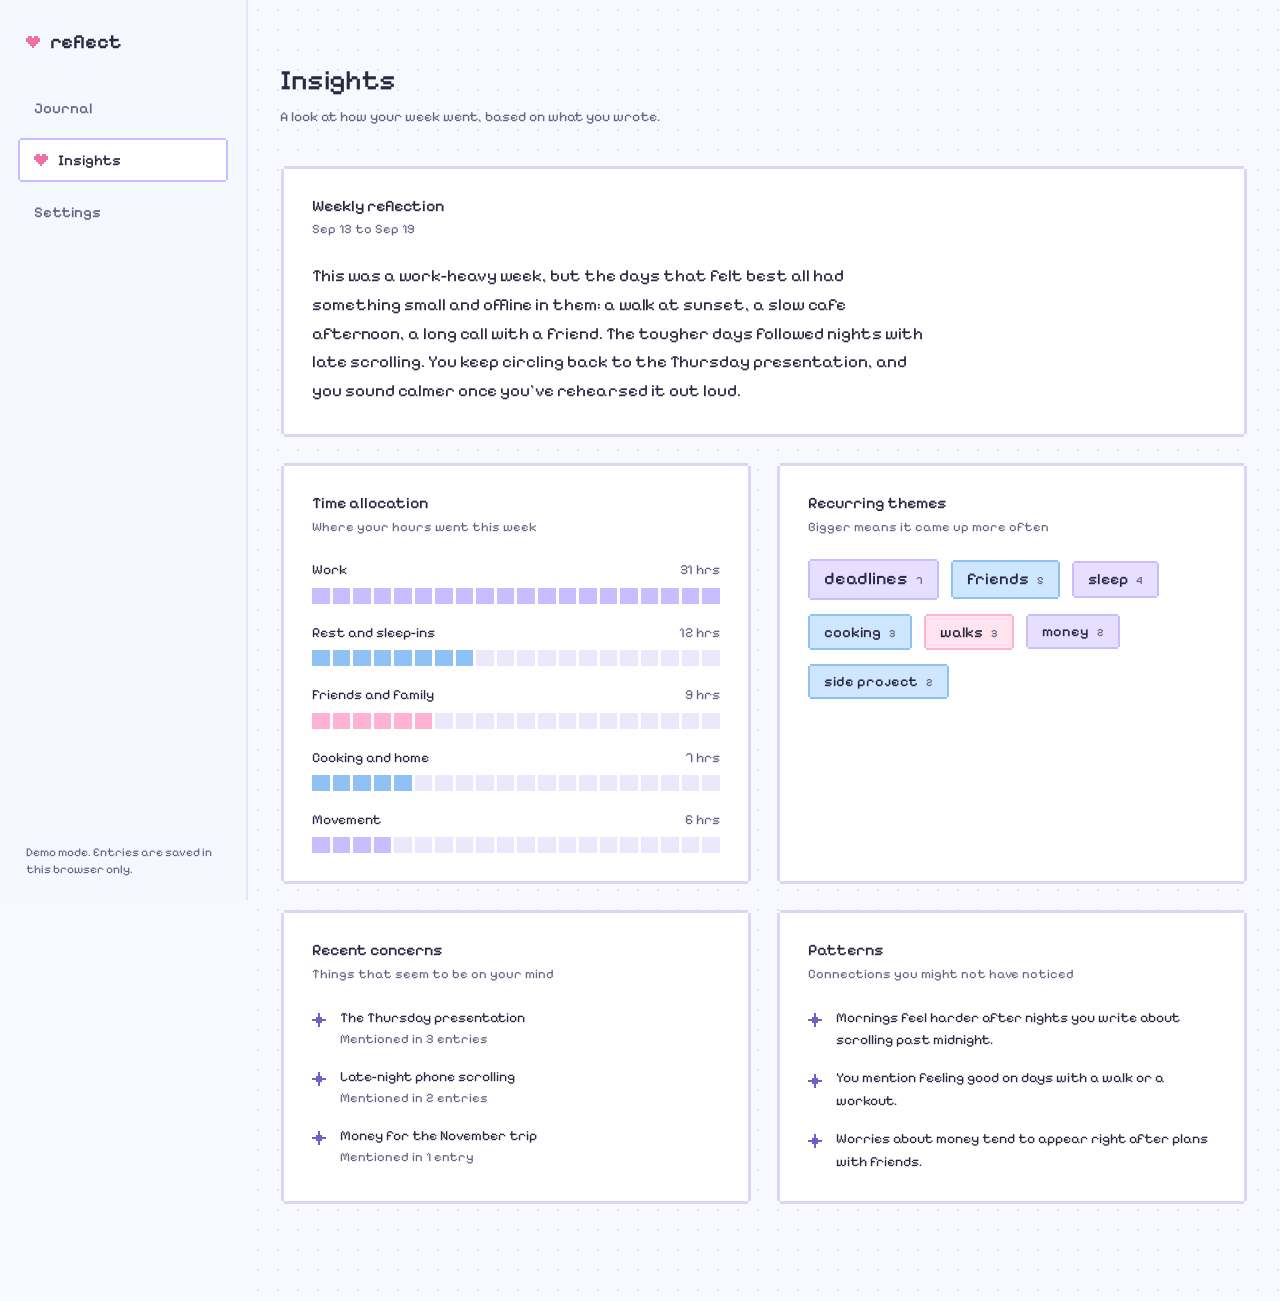
==== frontend/insights.html @ 87c06a35 "frontend and boilerplate" ====
<!DOCTYPE html>
<html lang="en">
<head>
  <meta charset="utf-8">
  <meta name="viewport" content="width=device-width, initial-scale=1">
  <title>Insights · reflect</title>
  <link rel="icon" type="image/svg+xml" href="favicon.svg">
  <link rel="stylesheet" href="css/styles.css">
</head>
<body data-page="insights">
  <div class="shell">
    <aside class="sidebar" id="sidebar"></aside>

    <main class="main">
      <div class="content wide">
        <div class="page-title">
          <h1>Insights</h1>
        </div>
        <p class="lede">A look at how your week went, based on what you wrote.</p>

        <!--
          PLACEHOLDER DASHBOARD.
          Every number and sentence here is mock data from js/mock-data.js.
          Later it will come from the FastAPI backend (LLM extraction + aggregation).
        -->
        <div class="insights-grid">
          <section class="pixel-box card span-2" aria-labelledby="reflection-heading">
            <h2 id="reflection-heading">Weekly reflection</h2>
            <p class="card-sub" id="week-label"></p>
            <p class="reflection-text" id="weekly-reflection"></p>
          </section>

          <section class="pixel-box card" aria-labelledby="time-heading">
            <h2 id="time-heading">Time allocation</h2>
            <p class="card-sub">Where your hours went this week</p>
            <div class="bars" id="time-bars"></div>
          </section>

          <section class="pixel-box card" aria-labelledby="themes-heading">
            <h2 id="themes-heading">Recurring themes</h2>
            <p class="card-sub">Bigger means it came up more often</p>
            <div class="theme-cloud" id="theme-cloud"></div>
          </section>

          <section class="pixel-box card" aria-labelledby="concerns-heading">
            <h2 id="concerns-heading">Recent concerns</h2>
            <p class="card-sub">Things that seem to be on your mind</p>
            <ul class="soft-list" id="concerns"></ul>
          </section>

          <section class="pixel-box card" aria-labelledby="patterns-heading">
            <h2 id="patterns-heading">Patterns</h2>
            <p class="card-sub">Connections you might not have noticed</p>
            <ul class="soft-list" id="patterns"></ul>
          </section>
        </div>
      </div>
    </main>
  </div>

  <script type="module" src="js/app.js"></script>
</body>
</html>
---- frontend/css/styles.css ----
/* ==========================================================================
   reflect: styles

   Calm, flat, Claude-like layout (sidebar, plain composer)
   with pixel y2k details (one pixel font throughout, notched pixel corners, pixel hearts and
   sparkles, segmented bars). Mostly white, baby blue and lavender, with only
   tiny touches of pink.

   Fonts are bundled in ../fonts, so there are no external requests.
   ========================================================================== */

@font-face {
  font-family: "Pixelify Sans";
  src: url("../fonts/pixelify-sans-latin-400-normal.woff2") format("woff2");
  font-weight: 400;
  font-style: normal;
  font-display: swap;
}
@font-face {
  font-family: "Pixelify Sans";
  src: url("../fonts/pixelify-sans-latin-500-normal.woff2") format("woff2");
  font-weight: 500;
  font-style: normal;
  font-display: swap;
}
@font-face {
  font-family: "Pixelify Sans";
  src: url("../fonts/pixelify-sans-latin-600-normal.woff2") format("woff2");
  font-weight: 600;
  font-style: normal;
  font-display: swap;
}

:root {
  /* Palette: white, baby blue, lavender, a little pink */
  --page: #f8f9ff;          /* main background: white with a breath of lavender */
  --white: #ffffff;
  --sidebar: #f5f9ff;       /* very light baby blue */
  --baby: #cfe6ff;
  --baby-deep: #8fc1f5;
  --lav: #e6dfff;
  --lav-mid: #c9bcff;
  --lav-deep: #6f5fc7;      /* readable on white */
  --pink: #ffb3d4;
  --pink-deep: #f06fa8;
  --ink: #2a2740;
  --ink-soft: #666385;
  --rose-text: #b02a63;

  --edge-soft: #dcd5f6;     /* quiet outline for cards */
  --edge-blue: #dbe9fa;     /* outline for the sidebar */

  /* Type: one pixel font for everything */
  --font-pixel: "Pixelify Sans", ui-monospace, "SF Mono", Menlo, monospace;

  /* Pixel-art sprites, drawn as masks so they take any color.
     Each is sized in multiples of --px so the pixels stay crisp. */
  --sparkle-mask: url("data:image/svg+xml,%3Csvg xmlns='http://www.w3.org/2000/svg' viewBox='0 0 7 7' shape-rendering='crispEdges'%3E%3Cpath d='M3 0h1v7h-1zM0 3h7v1h-7zM2 2h3v3h-3z'/%3E%3C/svg%3E");
  --heart-mask: url("data:image/svg+xml,%3Csvg xmlns='http://www.w3.org/2000/svg' viewBox='0 0 7 6' shape-rendering='crispEdges'%3E%3Cpath d='M1 0h2v1h-2zM4 0h2v1h-2zM0 1h7v2h-7zM1 3h5v1h-5zM2 4h3v1h-3zM3 5h1v1h-1z'/%3E%3C/svg%3E");
}

*,
*::before,
*::after {
  box-sizing: border-box;
  font-family: var(--font-pixel);
}

button,
input,
textarea,
select,
option {
  font: inherit;
}

html {
  -webkit-text-size-adjust: 100%;
}

body {
  margin: 0;
  min-height: 100vh;
  font-family: var(--font-pixel);
  font-size: 0.875rem;
  line-height: 1.6;
  color: var(--ink);
  background: var(--page);
}

h1,
h2,
h3 {
  margin: 0;
  font-family: var(--font-pixel);
  font-weight: 500;
  line-height: 1.15;
}

h1 {
  font-size: clamp(1.35rem, 3vw, 1.75rem);
}

h2 {
  font-size: 1rem;
  font-weight: 500;
}

p {
  margin: 0;
}

a {
  color: inherit;
}

ul {
  list-style: none;
  margin: 0;
  padding: 0;
}

[hidden] {
  display: none !important;
}

.sr-only {
  position: absolute;
  width: 1px;
  height: 1px;
  overflow: hidden;
  clip: rect(0 0 0 0);
  white-space: nowrap;
}

:focus-visible {
  outline: 3px solid var(--lav-deep);
  outline-offset: 4px;
}

/* --------------------------------------------------------------------------
   Pixel building blocks
   -------------------------------------------------------------------------- */

/* Notched pixel corners: four offset copies of the box make a 2px outline whose
   corners are cut out, like an old-school window. Set --edge / --edge-w to
   restyle. The outline sits outside the box, so leave a little room around it. */
.pixel-box {
  --edge: var(--edge-soft);
  --edge-w: 3px;
  margin: 4px;
  background: var(--white);
  box-shadow:
    0 calc(var(--edge-w) * -1) 0 0 var(--edge),
    0 var(--edge-w) 0 0 var(--edge),
    calc(var(--edge-w) * -1) 0 0 0 var(--edge),
    var(--edge-w) 0 0 0 var(--edge);
}

.sparkle,
.heart {
  --px: 2px;
  display: inline-block;
  flex: none;
  background: currentColor;
  -webkit-mask: center / contain no-repeat;
  mask: center / contain no-repeat;
}

.sparkle {
  width: calc(var(--px) * 7);
  height: calc(var(--px) * 7);
  -webkit-mask-image: var(--sparkle-mask);
  mask-image: var(--sparkle-mask);
}

.heart {
  width: calc(var(--px) * 7);
  height: calc(var(--px) * 6);
  color: var(--pink-deep);
  -webkit-mask-image: var(--heart-mask);
  mask-image: var(--heart-mask);
}

/* --------------------------------------------------------------------------
   App shell: sidebar + main column
   -------------------------------------------------------------------------- */
.shell {
  display: grid;
  grid-template-columns: 248px minmax(0, 1fr);
  min-height: 100vh;
}

.sidebar {
  position: sticky;
  top: 0;
  height: 100vh;
  display: flex;
  flex-direction: column;
  gap: 28px;
  padding: 26px 18px 22px;
  background: var(--sidebar);
  border-right: 2px solid var(--edge-blue);
}

.brand {
  display: inline-flex;
  align-items: center;
  gap: 10px;
  padding: 0 8px;
  font-family: var(--font-pixel);
  font-size: 1.25rem;
  font-weight: 600;
  text-decoration: none;
  color: var(--ink);
}

.nav {
  display: grid;
  gap: 8px;
}

.nav a {
  display: flex;
  align-items: center;
  gap: 10px;
  min-height: 40px;
  padding: 6px 14px;
  margin: 2px;
  font-family: var(--font-pixel);
  font-size: 0.9375rem;
  font-weight: 500;
  text-decoration: none;
  color: var(--ink-soft);
}

.nav a:hover {
  color: var(--ink);
  background: rgba(207, 230, 255, 0.45);
}

.nav a[aria-current="page"] {
  --edge: var(--lav-mid);
  color: var(--ink);
  background: var(--white);
  box-shadow:
    0 -2px 0 0 var(--edge),
    0 2px 0 0 var(--edge),
    -2px 0 0 0 var(--edge),
    2px 0 0 0 var(--edge);
}

.sidebar-note {
  margin-top: auto;
  padding: 0 8px;
  font-family: var(--font-pixel);
  font-size: 0.75rem;
  line-height: 1.4;
  color: var(--ink-soft);
}

.main {
  min-width: 0;
  /* faint dot grid, like graph paper in a journal */
  background-image: radial-gradient(#e6e1f8 1.2px, transparent 1.2px);
  background-size: 20px 20px;
}

.content {
  width: 100%;
  max-width: 760px;
  margin: 0 auto;
  padding: 64px 32px 96px;
}

.content.wide {
  max-width: 1040px;
}

/* --------------------------------------------------------------------------
   Journal: date heading + composer
   -------------------------------------------------------------------------- */
.date-block {
  display: flex;
  flex-wrap: wrap;
  align-items: center;
  gap: 8px 14px;
  margin-bottom: 28px;
}

.time-pill {
  display: inline-block;
  padding: 2px 12px;
  font-family: var(--font-pixel);
  font-size: 0.8125rem;
  font-weight: 500;
  color: var(--ink);
  background: var(--baby);
  --edge: var(--baby-deep);
  box-shadow:
    0 -2px 0 0 var(--edge),
    0 2px 0 0 var(--edge),
    -2px 0 0 0 var(--edge),
    2px 0 0 0 var(--edge);
  margin: 2px;
}

.composer {
  --edge: var(--lav-mid);
  transition: none;
}

.composer:focus-within {
  --edge: var(--lav-deep);
  --edge-w: 4px;
}

.composer textarea {
  display: block;
  width: 100%;
  min-height: 260px;
  padding: 26px 30px 8px;
  border: 0;
  background: transparent;
  color: var(--ink);
  font-family: var(--font-pixel);
  font-size: 1rem;
  line-height: 1.7;
  resize: vertical;
}

.composer textarea:focus {
  outline: none; /* the outline color change on .composer shows focus */
}

.composer textarea::placeholder {
  font-style: normal;
  color: #9a97b5;
}

.composer-footer {
  display: flex;
  align-items: center;
  flex-wrap: wrap;
  gap: 10px 16px;
  padding: 10px 20px 18px 30px;
}

.count {
  font-family: var(--font-pixel);
  font-size: 0.8125rem;
  color: var(--ink-soft);
}

.status {
  flex: 1;
  min-width: 0;
  font-family: var(--font-pixel);
  font-size: 0.8125rem;
  color: var(--lav-deep);
}

.status.error {
  color: var(--rose-text);
}

/* --------------------------------------------------------------------------
   Buttons: pixel-notched, with a hard shadow on the main action
   -------------------------------------------------------------------------- */
.btn {
  --edge: var(--ink);
  display: inline-flex;
  align-items: center;
  justify-content: center;
  gap: 10px;
  min-height: 42px;
  margin: 2px;
  padding: 6px 22px;
  border: 0;
  font-family: var(--font-pixel);
  font-size: 0.9375rem;
  font-weight: 500;
  line-height: 1.2;
  text-decoration: none;
  color: var(--ink);
  background: var(--white);
  box-shadow:
    0 -2px 0 0 var(--edge),
    0 2px 0 0 var(--edge),
    -2px 0 0 0 var(--edge),
    2px 0 0 0 var(--edge);
  cursor: pointer;
}

.btn:hover {
  background: var(--lav);
}

.btn[disabled] {
  cursor: not-allowed;
  color: #8e8ba8;
  background: #f0eefb;
  --edge: #c9c6df;
  box-shadow:
    0 -2px 0 0 var(--edge),
    0 2px 0 0 var(--edge),
    -2px 0 0 0 var(--edge),
    2px 0 0 0 var(--edge);
}

.btn-primary {
  background: var(--lav-mid);
  box-shadow:
    0 -2px 0 0 var(--edge),
    0 2px 0 0 var(--edge),
    -2px 0 0 0 var(--edge),
    2px 0 0 0 var(--edge),
    5px 6px 0 0 var(--baby-deep);
}

.btn-primary:hover {
  background: #d6cbff;
}

.btn-primary:active {
  transform: translate(3px, 3px);
  box-shadow:
    0 -2px 0 0 var(--edge),
    0 2px 0 0 var(--edge),
    -2px 0 0 0 var(--edge),
    2px 0 0 0 var(--edge),
    2px 3px 0 0 var(--baby-deep);
}

.btn-primary[disabled] {
  background: #f0eefb;
  transform: none;
}

.btn-primary .heart {
  --px: 2px;
  color: var(--pink-deep);
}

.btn-primary[disabled] .heart {
  color: #c9c6df;
}

.btn-danger {
  color: var(--rose-text);
}

.back-link {
  display: inline-flex;
  align-items: center;
  gap: 10px;
  margin: 2px 2px 28px;
  padding: 4px 14px 4px 10px;
  font-family: var(--font-pixel);
  font-size: 0.875rem;
  text-decoration: none;
  color: var(--ink-soft);
}

.back-link::before {
  content: "";
  width: 8px;
  height: 8px;
  border-left: 2px solid currentColor;
  border-bottom: 2px solid currentColor;
  transform: rotate(45deg);
  margin-left: 4px;
}

.back-link:hover {
  color: var(--ink);
  background: var(--lav);
}

/* --------------------------------------------------------------------------
   Recent entries
   -------------------------------------------------------------------------- */
.recent {
  margin-top: 64px;
}

.recent-head {
  display: flex;
  align-items: baseline;
  justify-content: space-between;
  gap: 16px;
  margin-bottom: 18px;
}

.entry-list {
  display: grid;
  gap: 14px;
}

.entry-card {
  display: grid;
  grid-template-columns: auto minmax(0, 1fr);
  gap: 20px;
  align-items: center;
  padding: 16px 20px 16px 16px;
  text-decoration: none;
  color: inherit;
}

.entry-card:hover {
  --edge: var(--lav-mid);
}

/* Little calendar sticker: month on top, day number below, in the pixel font */
.date-sticker {
  --edge: var(--baby-deep);
  display: flex;
  flex-direction: column;
  align-items: center;
  justify-content: center;
  width: 64px;
  height: 68px;
  margin: 2px;
  font-family: var(--font-pixel);
  line-height: 1;
  color: var(--ink);
  background: var(--baby);
  box-shadow:
    0 -2px 0 0 var(--edge),
    0 2px 0 0 var(--edge),
    -2px 0 0 0 var(--edge),
    2px 0 0 0 var(--edge);
}

.date-sticker .month {
  font-size: 0.75rem;
  color: var(--ink-soft);
}

.date-sticker .day {
  margin-top: 4px;
  font-size: 1.5rem;
  font-weight: 600;
}

.entry-card .meta {
  font-family: var(--font-pixel);
  font-size: 0.8125rem;
  color: var(--ink-soft);
}

.entry-card .preview {
  display: -webkit-box;
  -webkit-line-clamp: 2;
  -webkit-box-orient: vertical;
  overflow: hidden;
  margin-top: 2px;
  font-size: 0.9375rem;
  line-height: 1.5;
}

.more-row {
  display: flex;
  justify-content: center;
  margin-top: 22px;
}

.empty {
  padding: 30px 24px;
  text-align: center;
  color: var(--ink-soft);
  background: var(--white);
  border: 2px dashed var(--lav-mid);
}

.empty.error {
  color: var(--rose-text);
  border-color: #e7a3bf;
}

/* --------------------------------------------------------------------------
   Entry page
   -------------------------------------------------------------------------- */
.entry-header {
  margin-bottom: 26px;
}

.entry-header h1 {
  margin-bottom: 12px;
}

.entry-paper {
  --edge: var(--edge-soft);
}

.entry-body {
  padding: 28px 32px;
  font-size: 1rem;
  line-height: 1.75;
  white-space: pre-wrap;       /* keeps the line breaks you typed */
  overflow-wrap: anywhere;
}

.entry-paper textarea {
  display: block;
  width: 100%;
  min-height: 260px;
  padding: 26px 30px 8px;
  border: 0;
  background: transparent;
  color: var(--ink);
  font-family: var(--font-pixel);
  font-size: 1rem;
  line-height: 1.7;
  resize: vertical;
}

.entry-paper textarea:focus {
  outline: none;
}

.entry-paper:focus-within {
  --edge: var(--lav-deep);
  --edge-w: 4px;
}

.entry-actions {
  display: flex;
  flex-wrap: wrap;
  gap: 12px;
  margin-left: auto;
}

/* --------------------------------------------------------------------------
   Settings placeholder + sticker note
   -------------------------------------------------------------------------- */
.page-title {
  display: flex;
  align-items: center;
  gap: 14px;
}

.page-title .sparkle {
  --px: 3px;
  color: var(--lav-deep);
}

.lede {
  margin-top: 10px;
  color: var(--ink-soft);
}

.placeholder-card {
  margin-top: 36px;
  padding: 44px 32px;
  text-align: center;
}

.placeholder-card .sparkle {
  --px: 4px;
  color: var(--lav-deep);
  margin-bottom: 14px;
}

.placeholder-card p {
  max-width: 42ch;
  margin: 10px auto 26px;
  color: var(--ink-soft);
}

.sticker-note {
  --edge: var(--baby-deep);
  display: inline-flex;
  align-items: center;
  gap: 10px;
  margin: 18px 2px 0;
  padding: 4px 14px;
  font-family: var(--font-pixel);
  font-size: 0.8125rem;
  color: var(--ink);
  background: var(--baby);
  box-shadow:
    0 -2px 0 0 var(--edge),
    0 2px 0 0 var(--edge),
    -2px 0 0 0 var(--edge),
    2px 0 0 0 var(--edge);
}

.sticker-note .heart {
  --px: 2px;
}

/* --------------------------------------------------------------------------
   Insights dashboard (placeholder visuals)
   -------------------------------------------------------------------------- */
.insights-grid {
  display: grid;
  grid-template-columns: repeat(2, minmax(0, 1fr));
  gap: 24px;
  margin-top: 36px;
}

.card {
  padding: 28px;
}

.card.span-2 {
  grid-column: 1 / -1;
}

.card h2 {
  margin-bottom: 4px;
}

.card-sub {
  margin-bottom: 22px;
  font-family: var(--font-pixel);
  font-size: 0.8125rem;
  color: var(--ink-soft);
}

.reflection-text {
  max-width: 62ch;
  font-size: 1.0625rem;
  line-height: 1.7;
}

/* Time allocation: segmented pixel bars, like a loading bar */
.bars {
  display: grid;
  gap: 18px;
}

.bar-label {
  display: flex;
  justify-content: space-between;
  margin-bottom: 6px;
  font-family: var(--font-pixel);
  font-size: 0.875rem;
}

.bar-label span:last-child {
  color: var(--ink-soft);
}

.segments {
  display: flex;
  gap: 3px;
}

.segments i {
  flex: 1;
  height: 16px;
  background: #ece8fb;
}

.segments i.on.tone-lilac { background: var(--lav-mid); }
.segments i.on.tone-sky { background: var(--baby-deep); }
.segments i.on.tone-pink { background: var(--pink); }

/* Recurring themes: pixel stickers sized by how often they show up */
.theme-cloud {
  display: flex;
  flex-wrap: wrap;
  align-items: center;
  gap: 14px 12px;
}

.theme-chip {
  display: inline-flex;
  align-items: baseline;
  gap: 8px;
  margin: 2px;
  padding: 4px 14px;
  font-family: var(--font-pixel);
  font-weight: 500;
  color: var(--ink);
  box-shadow:
    0 -2px 0 0 var(--edge),
    0 2px 0 0 var(--edge),
    -2px 0 0 0 var(--edge),
    2px 0 0 0 var(--edge);
}

.theme-chip small {
  font-size: 0.6875rem;
  color: var(--ink-soft);
}

.theme-chip.tone-lilac { --edge: var(--lav-mid); background: var(--lav); }
.theme-chip.tone-sky { --edge: var(--baby-deep); background: var(--baby); }
.theme-chip.tone-pink { --edge: var(--pink); background: #ffe3ef; }

/* Concerns + patterns lists */
.soft-list {
  display: grid;
  gap: 16px;
}

.soft-list li {
  display: grid;
  grid-template-columns: auto minmax(0, 1fr);
  gap: 14px;
  align-items: start;
}

.soft-list .sparkle {
  --px: 2px;
  margin-top: 0.45em;
  color: var(--lav-deep);
}

.soft-list .note {
  display: block;
  font-family: var(--font-pixel);
  font-size: 0.8125rem;
  color: var(--ink-soft);
}

/* --------------------------------------------------------------------------
   Responsive
   -------------------------------------------------------------------------- */
@media (max-width: 860px) {
  .insights-grid {
    grid-template-columns: minmax(0, 1fr);
  }
}

@media (max-width: 760px) {
  /* Phone: brand at the top, nav becomes a tab bar pinned to the bottom */
  .shell {
    grid-template-columns: minmax(0, 1fr);
  }

  .sidebar {
    position: static;
    height: auto;
    flex-direction: row;
    padding: 16px 20px;
    gap: 0;
    border-right: 0;
    border-bottom: 2px solid var(--edge-blue);
  }

  .sidebar-note {
    display: none;
  }

  .nav {
    position: fixed;
    left: 12px;
    right: 12px;
    bottom: 14px;
    z-index: 20;
    grid-auto-flow: column;
    grid-auto-columns: 1fr;
    gap: 4px;
    padding: 6px;
    margin: 2px;
    background: var(--white);
    box-shadow:
      0 -2px 0 0 var(--lav-mid),
      0 2px 0 0 var(--lav-mid),
      -2px 0 0 0 var(--lav-mid),
      2px 0 0 0 var(--lav-mid);
  }

  .nav a {
    justify-content: center;
    padding: 6px 8px;
    font-size: 0.875rem;
  }

  .content {
    padding: 32px 18px 120px;
  }

  .composer textarea,
  .entry-paper textarea {
    min-height: 240px;
    padding: 20px 20px 8px;
    font-size: 0.9375rem;
  }

  .composer-footer {
    padding: 10px 16px 16px 20px;
  }

  .entry-body {
    padding: 20px;
    font-size: 0.9375rem;
  }

  .card {
    padding: 22px;
  }

  .entry-card {
    gap: 14px;
  }
}

@media (prefers-reduced-motion: reduce) {
  * {
    transition: none !important;
  }
}
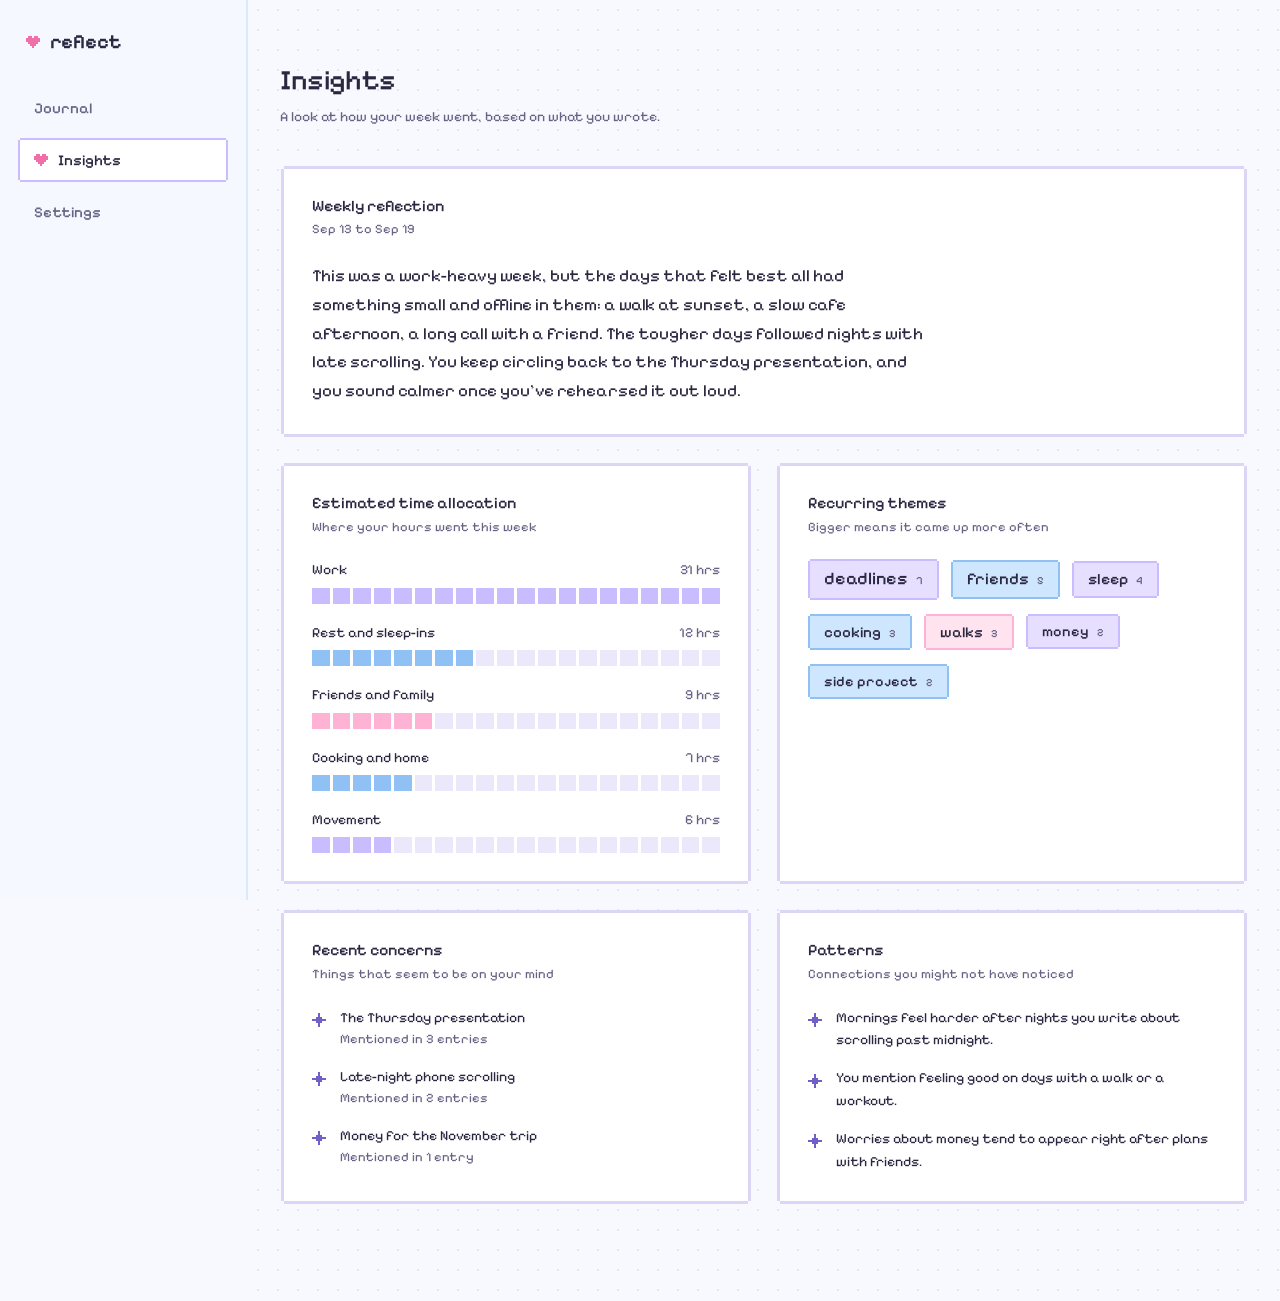
==== commit 6be084b5: "writing journal works" ====
--- a/frontend/insights.html
+++ b/frontend/insights.html
@@ -31,7 +31,7 @@
           </section>
 
           <section class="pixel-box card" aria-labelledby="time-heading">
-            <h2 id="time-heading">Time allocation</h2>
+            <h2 id="time-heading">Estimated time allocation</h2>
             <p class="card-sub">Where your hours went this week</p>
             <div class="bars" id="time-bars"></div>
           </section>
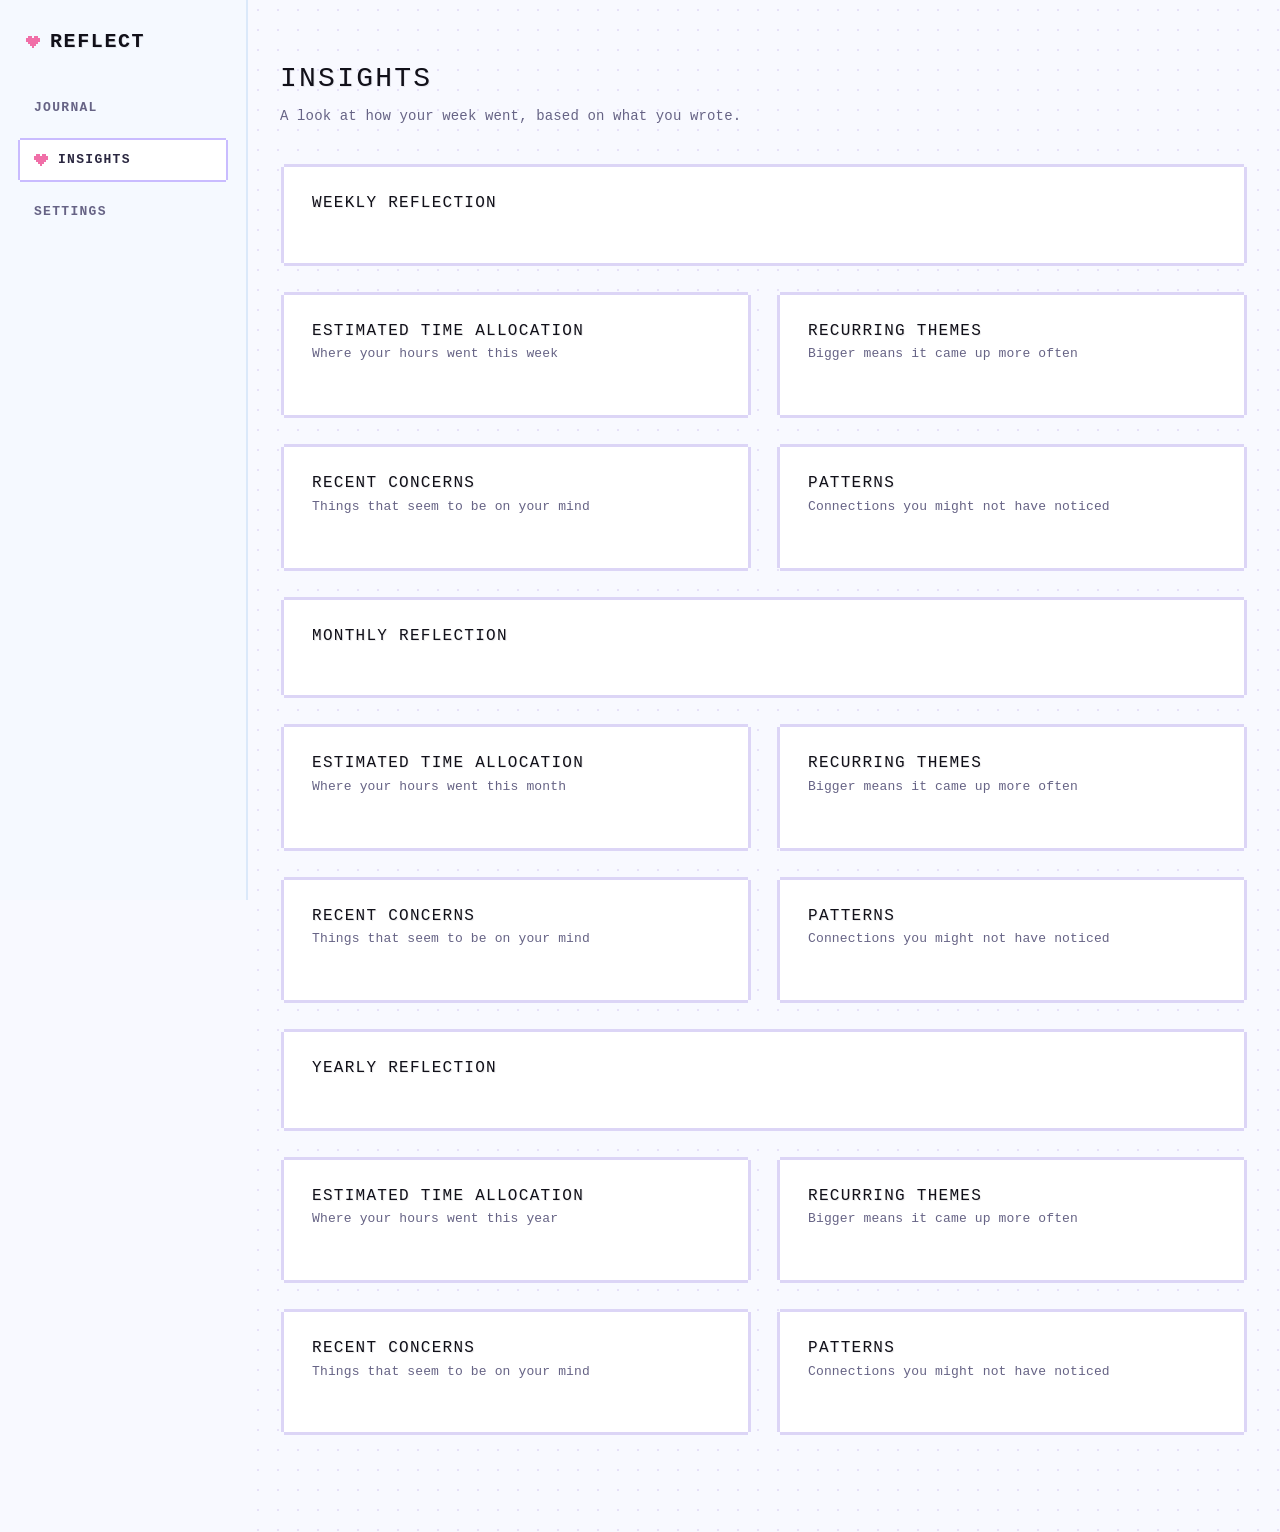
==== commit c92a54be: "monthly and yearly insights" ====
--- a/frontend/insights.html
+++ b/frontend/insights.html
@@ -53,6 +53,66 @@
             <p class="card-sub">Connections you might not have noticed</p>
             <ul class="soft-list" id="patterns"></ul>
           </section>
+
+          <section class="pixel-box card span-2" aria-labelledby="monthly-reflection-heading">
+            <h2 id="monthly-reflection-heading">Monthly reflection</h2>
+            <p class="card-sub" id="monthly-label"></p>
+            <p class="reflection-text" id="monthly-reflection"></p>
+          </section>
+
+          <section class="pixel-box card" aria-labelledby="monthly-time-heading">
+            <h2 id="monthly-time-heading">Estimated time allocation</h2>
+            <p class="card-sub">Where your hours went this month</p>
+            <div class="bars" id="monthly-time-bars"></div>
+          </section>
+
+          <section class="pixel-box card" aria-labelledby="monthly-themes-heading">
+            <h2 id="monthly-themes-heading">Recurring themes</h2>
+            <p class="card-sub">Bigger means it came up more often</p>
+            <div class="theme-cloud" id="monthly-theme-cloud"></div>
+          </section>
+
+          <section class="pixel-box card" aria-labelledby="monthly-concerns-heading">
+            <h2 id="monthly-concerns-heading">Recent concerns</h2>
+            <p class="card-sub">Things that seem to be on your mind</p>
+            <ul class="soft-list" id="monthly-concerns"></ul>
+          </section>
+
+          <section class="pixel-box card" aria-labelledby="monthly-patterns-heading">
+            <h2 id="monthly-patterns-heading">Patterns</h2>
+            <p class="card-sub">Connections you might not have noticed</p>
+            <ul class="soft-list" id="monthly-patterns"></ul>
+          </section>
+
+          <section class="pixel-box card span-2" aria-labelledby="yearly-reflection-heading">
+            <h2 id="yearly-reflection-heading">Yearly reflection</h2>
+            <p class="card-sub" id="yearly-label"></p>
+            <p class="reflection-text" id="yearly-reflection"></p>
+          </section>
+
+          <section class="pixel-box card" aria-labelledby="yearly-time-heading">
+            <h2 id="yearly-time-heading">Estimated time allocation</h2>
+            <p class="card-sub">Where your hours went this year</p>
+            <div class="bars" id="yearly-time-bars"></div>
+          </section>
+
+          <section class="pixel-box card" aria-labelledby="yearly-themes-heading">
+            <h2 id="yearly-themes-heading">Recurring themes</h2>
+            <p class="card-sub">Bigger means it came up more often</p>
+            <div class="theme-cloud" id="yearly-theme-cloud"></div>
+          </section>
+
+          <section class="pixel-box card" aria-labelledby="yearly-concerns-heading">
+            <h2 id="yearly-concerns-heading">Recent concerns</h2>
+            <p class="card-sub">Things that seem to be on your mind</p>
+            <ul class="soft-list" id="yearly-concerns"></ul>
+          </section>
+
+          <section class="pixel-box card" aria-labelledby="yearly-patterns-heading">
+            <h2 id="yearly-patterns-heading">Patterns</h2>
+            <p class="card-sub">Connections you might not have noticed</p>
+            <ul class="soft-list" id="yearly-patterns"></ul>
+          </section>
         </div>
       </div>
     </main>
--- a/frontend/css/styles.css
+++ b/frontend/css/styles.css
@@ -50,8 +50,9 @@
   --edge-soft: #dcd5f6;     /* quiet outline for cards */
   --edge-blue: #dbe9fa;     /* outline for the sidebar */
 
-  /* Type: one pixel font for everything */
-  --font-pixel: "Pixelify Sans", ui-monospace, "SF Mono", Menlo, monospace;
+  /* Make the whole app feel like a typed journal while keeping the Y2K boxy layout */
+  --font-pixel: "Courier Prime", "Courier New", "Lucida Console", monospace;
+  --font-journal: "Courier Prime", "Courier New", "Lucida Console", monospace;
 
   /* Pixel-art sprites, drawn as masks so they take any color.
      Each is sized in multiples of --px so the pixels stay crisp. */
@@ -63,7 +64,6 @@
 *::before,
 *::after {
   box-sizing: border-box;
-  font-family: var(--font-pixel);
 }
 
 button,
@@ -72,6 +72,7 @@
 select,
 option {
   font: inherit;
+  font-family: var(--font-pixel);
 }
 
 html {
@@ -81,9 +82,10 @@
 body {
   margin: 0;
   min-height: 100vh;
-  font-family: var(--font-pixel);
+  font-family: var(--font-journal);
   font-size: 0.875rem;
   line-height: 1.6;
+  letter-spacing: 0.01em;
   color: var(--ink);
   background: var(--page);
 }
@@ -94,7 +96,11 @@
   margin: 0;
   font-family: var(--font-pixel);
   font-weight: 500;
-  line-height: 1.15;
+  letter-spacing: 0.08em;
+  line-height: 1.1;
+  color: #111019;
+  text-transform: uppercase;
+  text-shadow: 1px 1px 0 rgba(17, 16, 25, 0.08);
 }
 
 h1 {
@@ -210,9 +216,12 @@
   padding: 0 8px;
   font-family: var(--font-pixel);
   font-size: 1.25rem;
-  font-weight: 600;
+  font-weight: 700;
+  letter-spacing: 0.08em;
   text-decoration: none;
-  color: var(--ink);
+  color: #111019;
+  text-transform: uppercase;
+  text-shadow: 1px 1px 0 rgba(17, 16, 25, 0.08);
 }
 
 .nav {
@@ -228,10 +237,12 @@
   padding: 6px 14px;
   margin: 2px;
   font-family: var(--font-pixel);
-  font-size: 0.9375rem;
-  font-weight: 500;
+  font-size: 0.8125rem;
+  font-weight: 700;
+  letter-spacing: 0.1em;
   text-decoration: none;
   color: var(--ink-soft);
+  text-transform: uppercase;
 }
 
 .nav a:hover {
@@ -292,9 +303,11 @@
   display: inline-block;
   padding: 2px 12px;
   font-family: var(--font-pixel);
-  font-size: 0.8125rem;
-  font-weight: 500;
-  color: var(--ink);
+  font-size: 0.75rem;
+  font-weight: 700;
+  letter-spacing: 0.1em;
+  text-transform: uppercase;
+  color: #111019;
   background: var(--baby);
   --edge: var(--baby-deep);
   box-shadow:
@@ -323,9 +336,11 @@
   border: 0;
   background: transparent;
   color: var(--ink);
-  font-family: var(--font-pixel);
+  font-family: var(--font-journal);
   font-size: 1rem;
   line-height: 1.7;
+  letter-spacing: 0.015em;
+  font-weight: 500;
   resize: vertical;
 }
 
@@ -486,10 +501,50 @@
 
 .recent-head {
   display: flex;
-  align-items: baseline;
+  align-items: end;
   justify-content: space-between;
   gap: 16px;
   margin-bottom: 18px;
+}
+
+.recent-tools {
+  display: flex;
+  align-items: center;
+  gap: 8px;
+}
+
+.recent-filter {
+  display: inline-flex;
+  align-items: center;
+  gap: 8px;
+  padding: 6px 10px;
+  font-family: var(--font-pixel);
+  font-size: 0.6875rem;
+  letter-spacing: 0.08em;
+  text-transform: uppercase;
+  color: var(--ink-soft);
+  background: var(--white);
+  border: 2px solid var(--edge-soft);
+  box-shadow: 0 -2px 0 0 var(--lav-mid), 0 2px 0 0 var(--lav-mid), -2px 0 0 0 var(--lav-mid), 2px 0 0 0 var(--lav-mid);
+}
+
+.recent-filter input {
+  min-width: 140px;
+  border: 0;
+  background: transparent;
+  color: var(--ink);
+  font-family: var(--font-pixel);
+  font-size: 0.75rem;
+  padding: 2px 0;
+}
+
+.recent-filter input::-webkit-calendar-picker-indicator {
+  cursor: pointer;
+  filter: invert(0.2) saturate(0.9);
+}
+
+.recent-filter input:focus {
+  outline: none;
 }
 
 .entry-list {
@@ -534,13 +589,14 @@
 
 .date-sticker .month {
   font-size: 0.75rem;
+  font-weight: 700;
   color: var(--ink-soft);
 }
 
 .date-sticker .day {
   margin-top: 4px;
   font-size: 1.5rem;
-  font-weight: 600;
+  font-weight: 500;
 }
 
 .entry-card .meta {
@@ -555,6 +611,7 @@
   -webkit-box-orient: vertical;
   overflow: hidden;
   margin-top: 2px;
+  font-family: var(--font-journal);
   font-size: 0.9375rem;
   line-height: 1.5;
 }
@@ -752,6 +809,10 @@
   flex: 1;
   height: 16px;
   background: #ece8fb;
+}
+
+.segments i.on {
+  background: var(--lav-mid);
 }
 
 .segments i.on.tone-lilac { background: var(--lav-mid); }
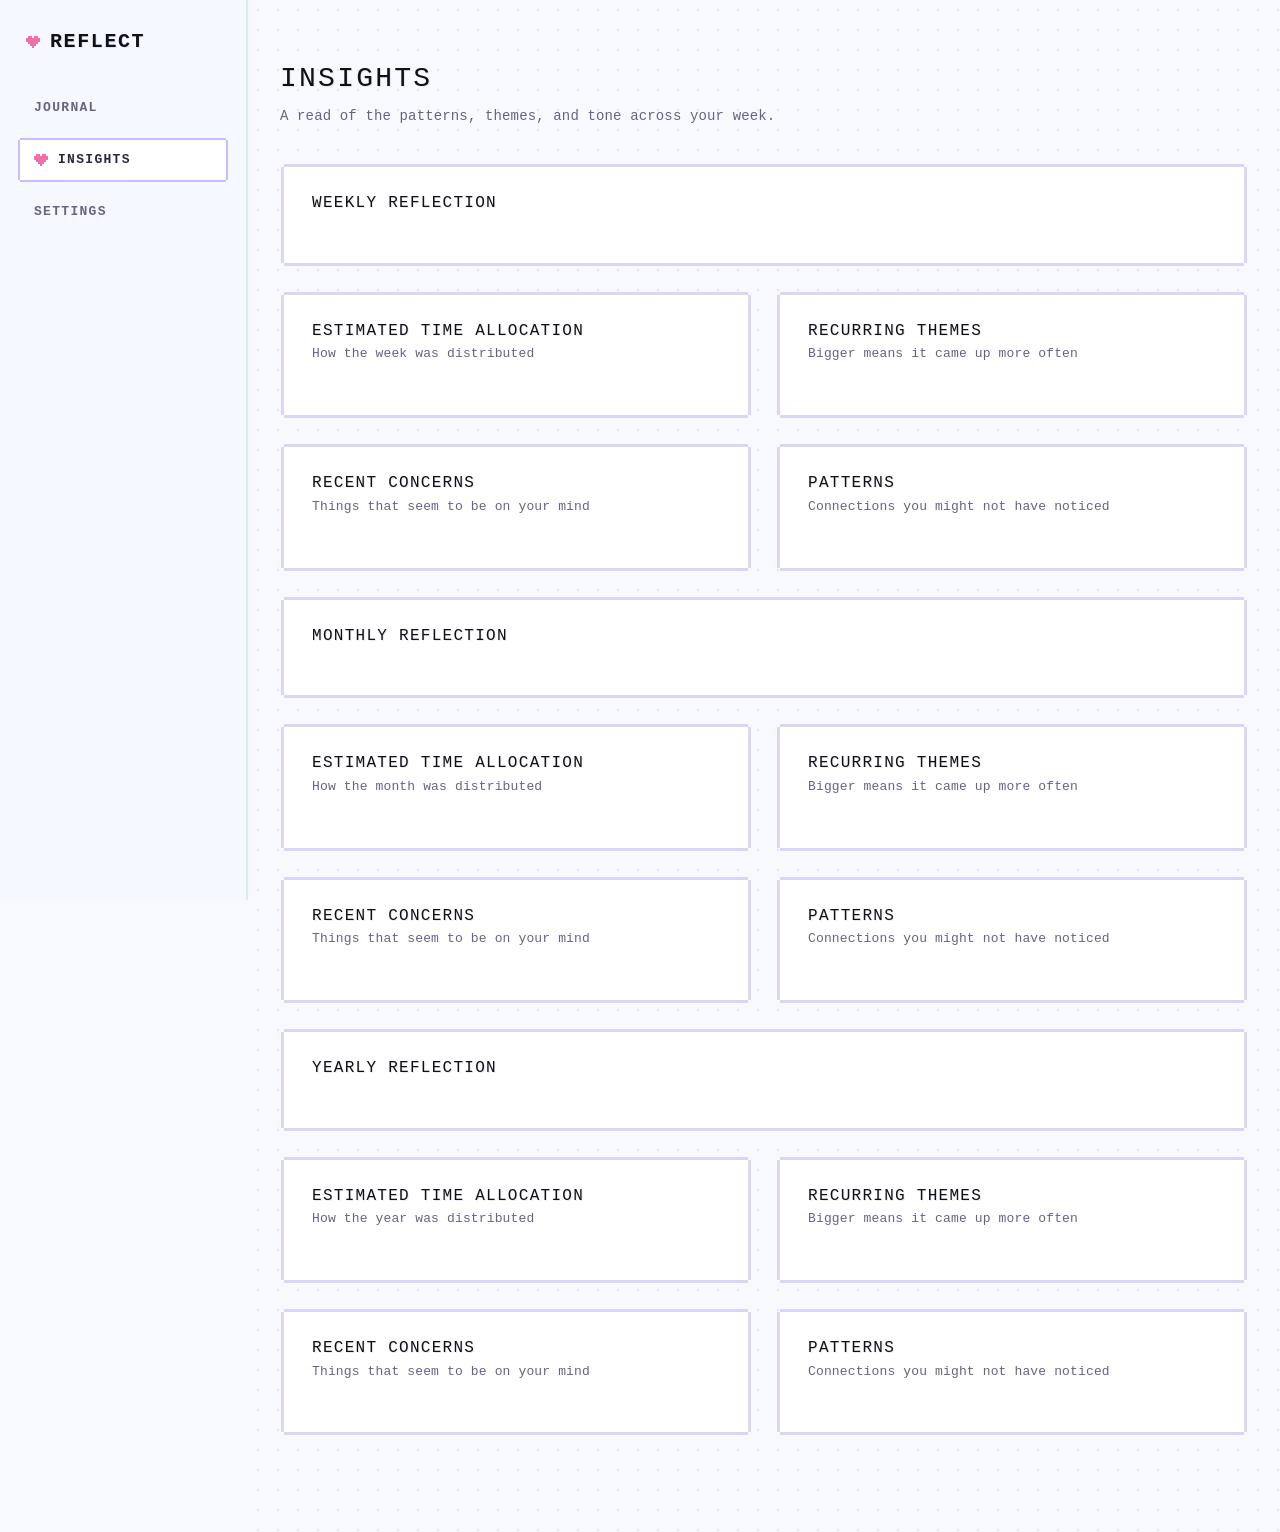
==== commit 368f81c1: "compare periods and significant events detection" ====
--- a/frontend/insights.html
+++ b/frontend/insights.html
@@ -16,7 +16,7 @@
         <div class="page-title">
           <h1>Insights</h1>
         </div>
-        <p class="lede">A look at how your week went, based on what you wrote.</p>
+        <p class="lede">A read of the patterns, themes, and tone across your week.</p>
 
         <!--
           PLACEHOLDER DASHBOARD.
@@ -32,7 +32,7 @@
 
           <section class="pixel-box card" aria-labelledby="time-heading">
             <h2 id="time-heading">Estimated time allocation</h2>
-            <p class="card-sub">Where your hours went this week</p>
+            <p class="card-sub">How the week was distributed</p>
             <div class="bars" id="time-bars"></div>
           </section>
 
@@ -62,7 +62,7 @@
 
           <section class="pixel-box card" aria-labelledby="monthly-time-heading">
             <h2 id="monthly-time-heading">Estimated time allocation</h2>
-            <p class="card-sub">Where your hours went this month</p>
+            <p class="card-sub">How the month was distributed</p>
             <div class="bars" id="monthly-time-bars"></div>
           </section>
 
@@ -92,7 +92,7 @@
 
           <section class="pixel-box card" aria-labelledby="yearly-time-heading">
             <h2 id="yearly-time-heading">Estimated time allocation</h2>
-            <p class="card-sub">Where your hours went this year</p>
+            <p class="card-sub">How the year was distributed</p>
             <div class="bars" id="yearly-time-bars"></div>
           </section>
 
